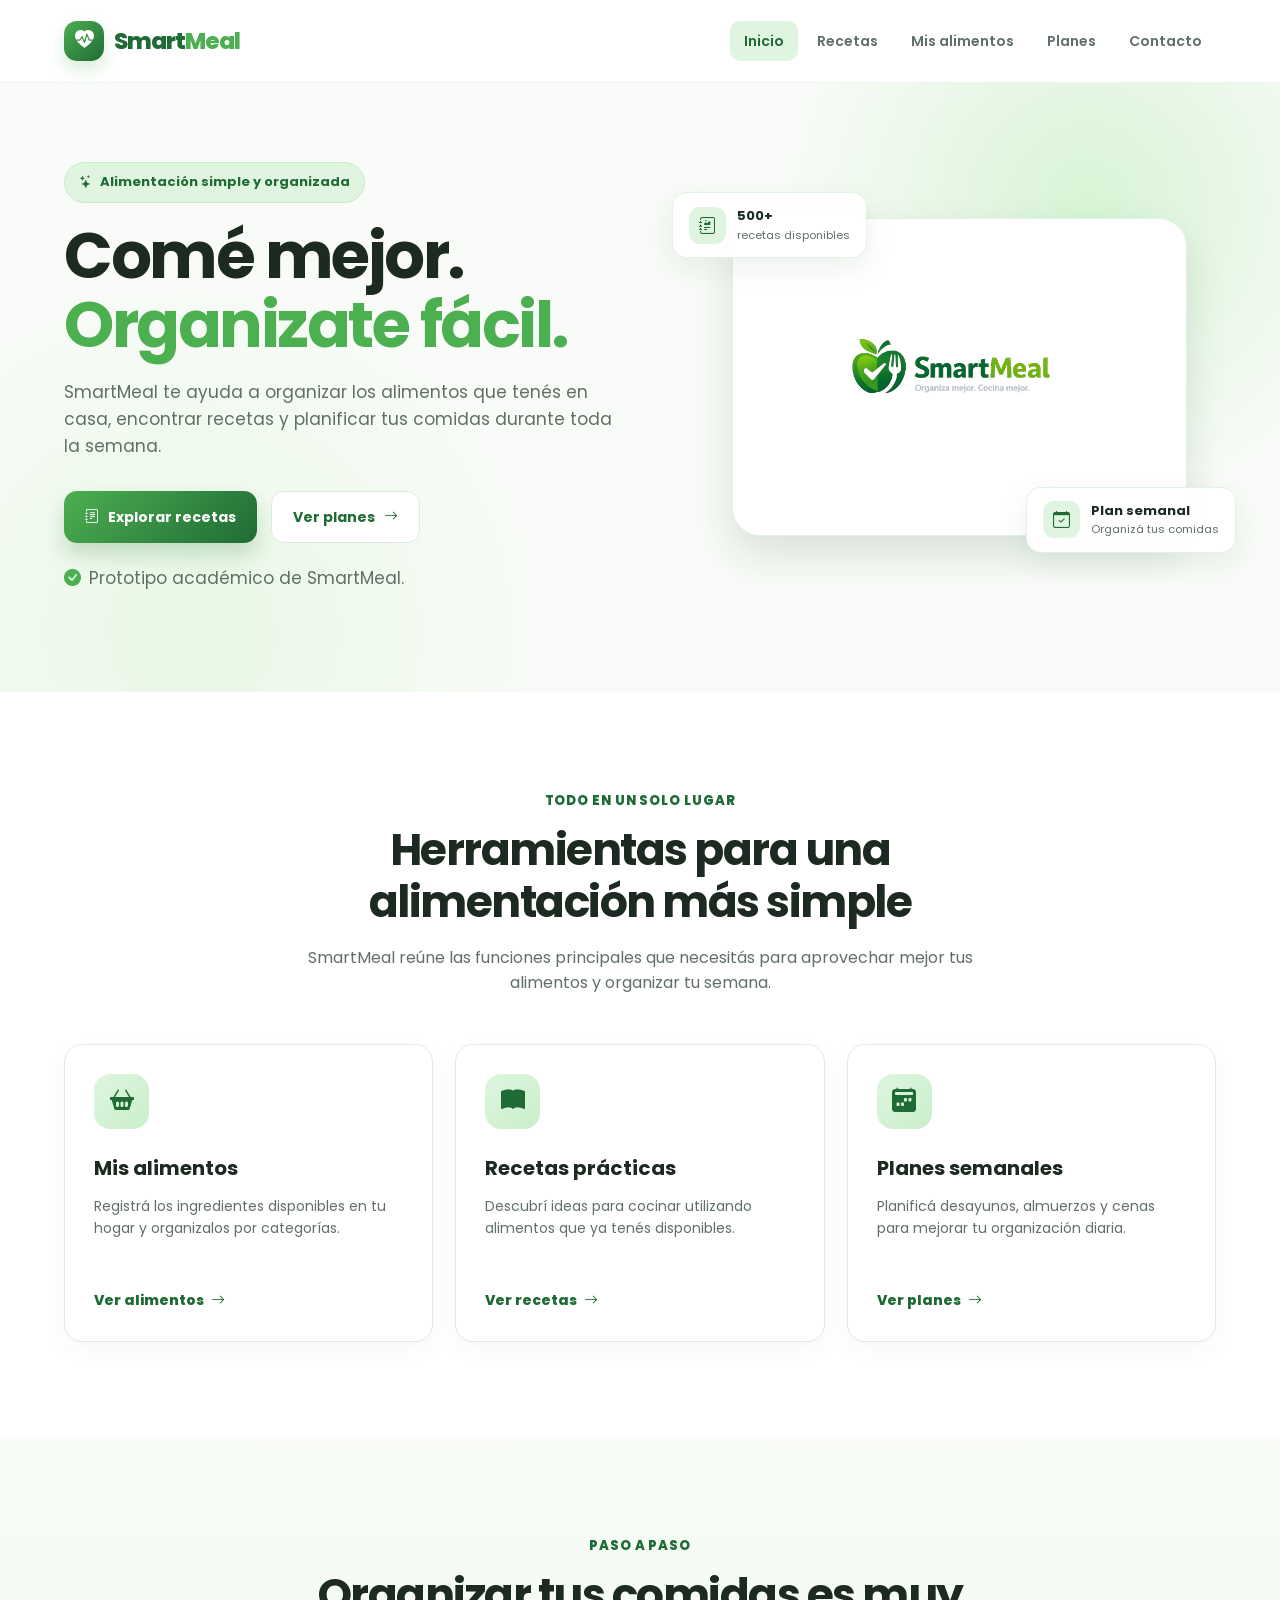
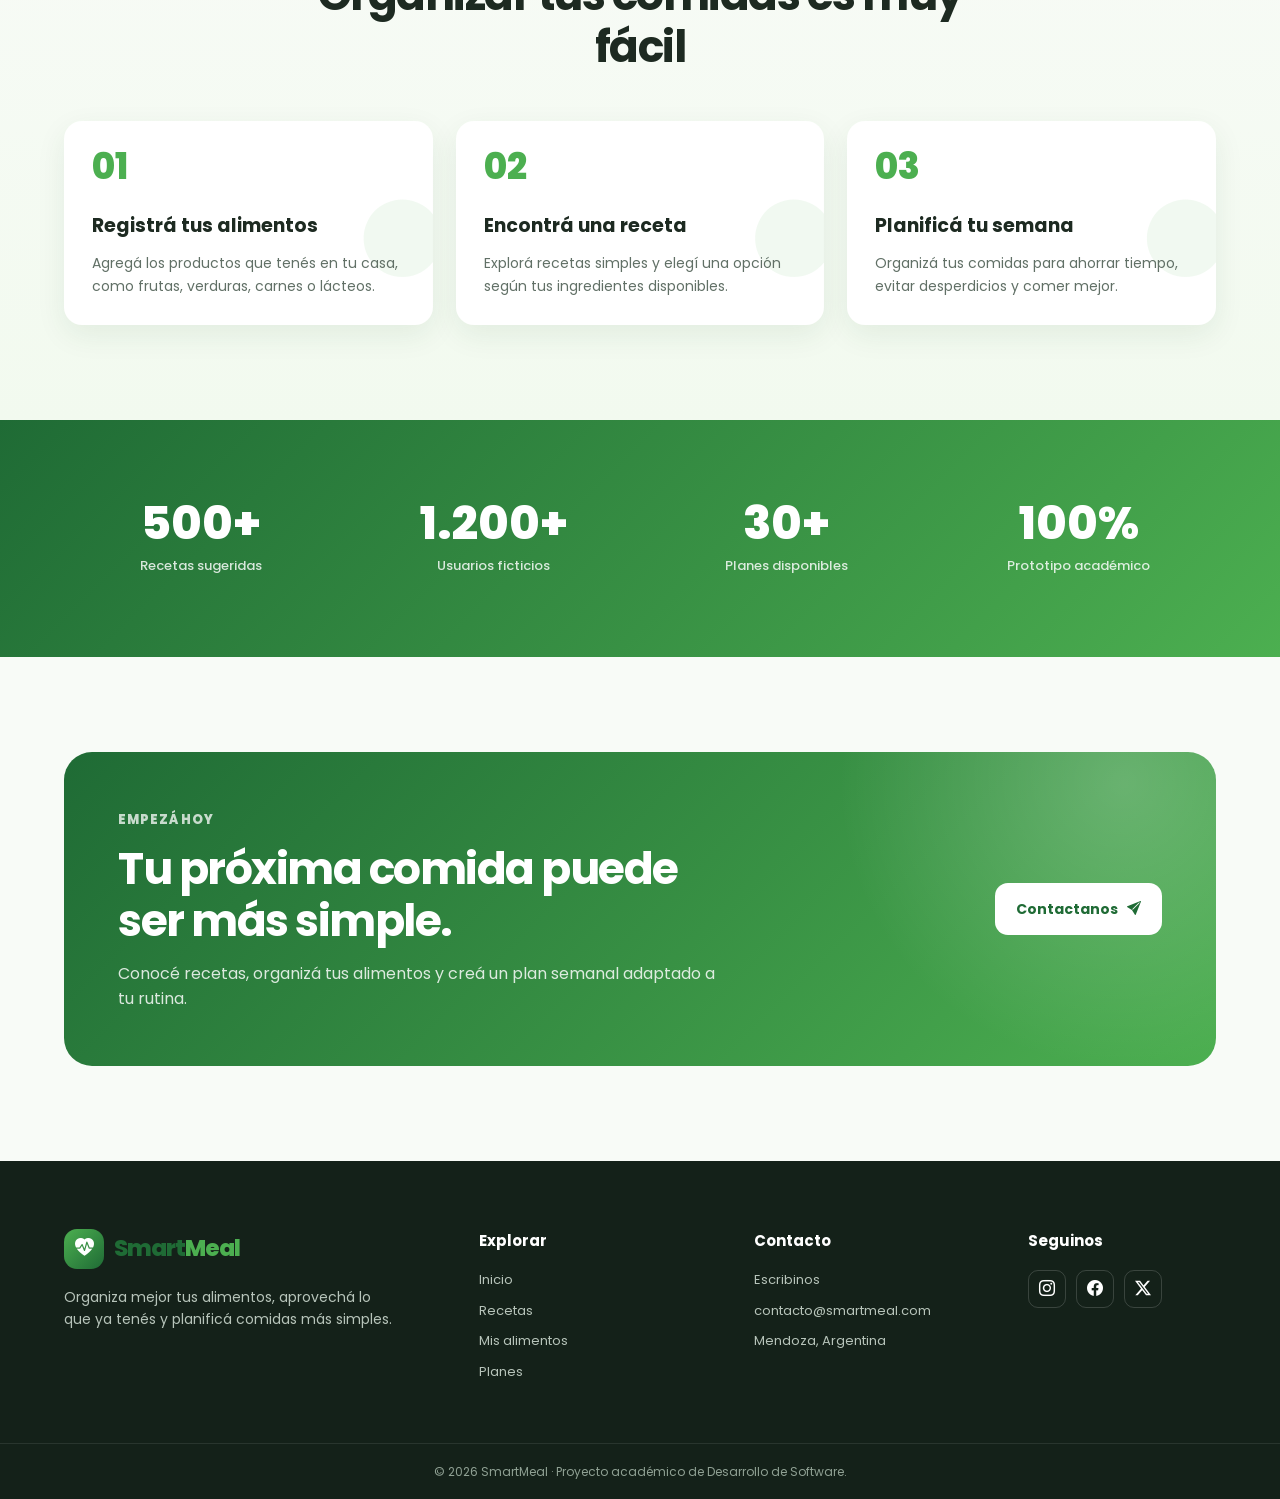
==== index.html @ f691a0be "Initial commit" ====
<!DOCTYPE html>
<html lang="es">

<head>
    <meta charset="UTF-8">
    <meta name="author" content="Laureano Reynoso Ceccarini">
    <meta name="description"
        content="SmartMeal es un prototipo web para organizar alimentos, descubrir recetas y planificar comidas.">
    <meta name="viewport" content="width=device-width, initial-scale=1.0">

    <title>SmartMeal | Alimentación inteligente</title>

    <!-- Tipografía -->
    <link rel="preconnect" href="https://fonts.googleapis.com">
    <link rel="preconnect" href="https://fonts.gstatic.com" crossorigin>

    <link
        href="https://fonts.googleapis.com/css2?family=Poppins:wght@300;400;500;600;700;800&display=swap"
        rel="stylesheet">

    <!-- Íconos -->
    <link rel="stylesheet"
        href="https://cdn.jsdelivr.net/npm/bootstrap-icons@1.11.3/font/bootstrap-icons.min.css">

    <!-- CSS principal -->
    <link rel="stylesheet" href="css/style.css">
</head>

<body>

    <a class="skip-link" href="#contenido-principal">
        Ir al contenido principal
    </a>

    <!-- ================= HEADER ================= -->

    <header class="site-header">

        <div class="contenedor">

            <nav class="navbar" aria-label="Menú principal">

                <a href="index.html" class="marca" aria-label="SmartMeal - Inicio">

                    <span class="marca-icono">
                        <i class="bi bi-heart-pulse-fill"></i>
                    </span>

                    <span class="marca-texto">
                        Smart<span>Meal</span>
                    </span>

                </a>

                <button class="menu-toggle" type="button" aria-label="Abrir menú"
                    aria-controls="menu-principal" aria-expanded="false">

                    <i class="bi bi-list"></i>

                </button>

                <ul class="nav-links" id="menu-principal">

                    <li>
                        <a class="nav-activo" href="index.html">
                            Inicio
                        </a>
                    </li>

                    <li>
                        <a href="pages/recetas.html">
                            Recetas
                        </a>
                    </li>

                    <li>
                        <a href="pages/alimentos.html">
                            Mis alimentos
                        </a>
                    </li>

                    <li>
                        <a href="pages/planes.html">
                            Planes
                        </a>
                    </li>

                    <li>
                        <a href="pages/contacto.html">
                            Contacto
                        </a>
                    </li>

                </ul>

            </nav>

        </div>

    </header>

    <!-- ================= CONTENIDO PRINCIPAL ================= -->

    <main id="contenido-principal">

        <!-- HERO -->

        <section class="hero">

            <div class="contenedor hero-contenido">

                <div class="hero-texto">

                    <span class="etiqueta">
                        <i class="bi bi-stars"></i>
                        Alimentación simple y organizada
                    </span>

                    <h1>
                        Comé mejor.
                        <span>Organizate fácil.</span>
                    </h1>

                    <p>
                        SmartMeal te ayuda a organizar los alimentos que tenés
                        en casa, encontrar recetas y planificar tus comidas
                        durante toda la semana.
                    </p>

                    <div class="hero-botones">

                        <a href="pages/recetas.html" class="boton boton-principal">
                            <i class="bi bi-journal-text"></i>
                            Explorar recetas
                        </a>

                        <a href="pages/planes.html" class="boton boton-secundario">
                            Ver planes
                            <i class="bi bi-arrow-right"></i>
                        </a>

                    </div>

                    <p class="hero-nota">
                        <i class="bi bi-check-circle-fill"></i>
                        Prototipo académico de SmartMeal.
                    </p>

                </div>

                <div class="hero-visual">

                    <div class="logo-panel">

                        <img src="img/logos/smartmeal-logo.png"
                            alt="Logo de SmartMeal con una manzana y un tenedor">

                    </div>

                    <div class="tarjeta-flotante tarjeta-recetas">

                        <i class="bi bi-journal-richtext"></i>

                        <div>
                            <strong>500+</strong>
                            <span>recetas disponibles</span>
                        </div>

                    </div>

                    <div class="tarjeta-flotante tarjeta-plan">

                        <i class="bi bi-calendar-check"></i>

                        <div>
                            <strong>Plan semanal</strong>
                            <span>Organizá tus comidas</span>
                        </div>

                    </div>

                </div>

            </div>

        </section>

        <!-- FUNCIONES -->

        <section class="seccion funciones">

            <div class="contenedor">

                <div class="encabezado-seccion">

                    <span class="subtitulo-seccion">
                        Todo en un solo lugar
                    </span>

                    <h2>
                        Herramientas para una alimentación más simple
                    </h2>

                    <p>
                        SmartMeal reúne las funciones principales que necesitás
                        para aprovechar mejor tus alimentos y organizar tu semana.
                    </p>

                </div>

                <div class="grid-funciones">

                    <article class="card-funcion">

                        <div class="icono-funcion">
                            <i class="bi bi-basket2-fill"></i>
                        </div>

                        <h3>Mis alimentos</h3>

                        <p>
                            Registrá los ingredientes disponibles en tu hogar
                            y organizalos por categorías.
                        </p>

                        <a href="pages/alimentos.html">
                            Ver alimentos
                            <i class="bi bi-arrow-right"></i>
                        </a>

                    </article>

                    <article class="card-funcion">

                        <div class="icono-funcion">
                            <i class="bi bi-book-fill"></i>
                        </div>

                        <h3>Recetas prácticas</h3>

                        <p>
                            Descubrí ideas para cocinar utilizando alimentos
                            que ya tenés disponibles.
                        </p>

                        <a href="pages/recetas.html">
                            Ver recetas
                            <i class="bi bi-arrow-right"></i>
                        </a>

                    </article>

                    <article class="card-funcion">

                        <div class="icono-funcion">
                            <i class="bi bi-calendar2-week-fill"></i>
                        </div>

                        <h3>Planes semanales</h3>

                        <p>
                            Planificá desayunos, almuerzos y cenas para
                            mejorar tu organización diaria.
                        </p>

                        <a href="pages/planes.html">
                            Ver planes
                            <i class="bi bi-arrow-right"></i>
                        </a>

                    </article>

                </div>

            </div>

        </section>

        <!-- CÓMO FUNCIONA -->

        <section class="seccion como-funciona">

            <div class="contenedor">

                <div class="encabezado-seccion">

                    <span class="subtitulo-seccion">
                        Paso a paso
                    </span>

                    <h2>
                        Organizar tus comidas es muy fácil
                    </h2>

                </div>

                <ol class="lista-pasos">

                    <li class="paso">

                        <span class="numero-paso">01</span>

                        <div class="contenido-paso">

                            <h3>Registrá tus alimentos</h3>

                            <p>
                                Agregá los productos que tenés en tu casa,
                                como frutas, verduras, carnes o lácteos.
                            </p>

                        </div>

                    </li>

                    <li class="paso">

                        <span class="numero-paso">02</span>

                        <div class="contenido-paso">

                            <h3>Encontrá una receta</h3>

                            <p>
                                Explorá recetas simples y elegí una opción
                                según tus ingredientes disponibles.
                            </p>

                        </div>

                    </li>

                    <li class="paso">

                        <span class="numero-paso">03</span>

                        <div class="contenido-paso">

                            <h3>Planificá tu semana</h3>

                            <p>
                                Organizá tus comidas para ahorrar tiempo,
                                evitar desperdicios y comer mejor.
                            </p>

                        </div>

                    </li>

                </ol>

            </div>

        </section>

        <!-- ESTADÍSTICAS -->

        <section class="estadisticas">

            <div class="contenedor grid-estadisticas">

                <div class="dato-estadistica">

                    <strong>500+</strong>
                    <span>Recetas sugeridas</span>

                </div>

                <div class="dato-estadistica">

                    <strong>1.200+</strong>
                    <span>Usuarios ficticios</span>

                </div>

                <div class="dato-estadistica">

                    <strong>30+</strong>
                    <span>Planes disponibles</span>

                </div>

                <div class="dato-estadistica">

                    <strong>100%</strong>
                    <span>Prototipo académico</span>

                </div>

            </div>

        </section>

        <!-- CTA FINAL -->

        <section class="seccion">

            <div class="contenedor">

                <div class="cta-final">

                    <div>

                        <span class="subtitulo-seccion">
                            Empezá hoy
                        </span>

                        <h2>
                            Tu próxima comida puede ser más simple.
                        </h2>

                        <p>
                            Conocé recetas, organizá tus alimentos y creá
                            un plan semanal adaptado a tu rutina.
                        </p>

                    </div>

                    <a href="pages/contacto.html" class="boton boton-principal">
                        Contactanos
                        <i class="bi bi-send-fill"></i>
                    </a>

                </div>

            </div>

        </section>

    </main>

    <!-- ================= FOOTER ================= -->

    <footer class="site-footer">

        <div class="contenedor footer-grid">

            <div class="footer-marca">

                <a href="index.html" class="marca">

                    <span class="marca-icono">
                        <i class="bi bi-heart-pulse-fill"></i>
                    </span>

                    <span class="marca-texto">
                        Smart<span>Meal</span>
                    </span>

                </a>

                <p>
                    Organiza mejor tus alimentos, aprovechá lo que ya tenés
                    y planificá comidas más simples.
                </p>

            </div>

            <div class="footer-columna">

                <h3>Explorar</h3>

                <ul>
                    <li><a href="index.html">Inicio</a></li>
                    <li><a href="pages/recetas.html">Recetas</a></li>
                    <li><a href="pages/alimentos.html">Mis alimentos</a></li>
                    <li><a href="pages/planes.html">Planes</a></li>
                </ul>

            </div>

            <div class="footer-columna">

                <h3>Contacto</h3>

                <ul>
                    <li>
                        <a href="pages/contacto.html">Escribinos</a>
                    </li>

                    <li>
                        <a href="mailto:contacto@smartmeal.com">
                            contacto@smartmeal.com
                        </a>
                    </li>

                    <li>
                        Mendoza, Argentina
                    </li>
                </ul>

            </div>

            <div class="footer-columna">

                <h3>Seguinos</h3>

                <div class="redes-sociales">

                    <a href="#" aria-label="Instagram">
                        <i class="bi bi-instagram"></i>
                    </a>

                    <a href="#" aria-label="Facebook">
                        <i class="bi bi-facebook"></i>
                    </a>

                    <a href="#" aria-label="Twitter">
                        <i class="bi bi-twitter-x"></i>
                    </a>

                </div>

            </div>

        </div>

        <div class="footer-inferior">

            <p>
                © 2026 SmartMeal · Proyecto académico de Desarrollo de Software.
            </p>

        </div>

    </footer>

    <!-- JavaScript -->
    <script src="js/script.js"></script>

</body>

</html>
---- css/style.css ----
/* ==========================================================
   SMARTMEAL - HOJA DE ESTILOS PRINCIPAL
   Autor: Laureano Reynoso Ceccarini
========================================================== */

/* =========================
   VARIABLES GENERALES
========================= */

:root {
    --verde-principal: #4caf50;
    --verde-oscuro: #1f6b35;
    --verde-medio: #319844;
    --verde-claro: #dff5df;
    --verde-fondo: #f2faef;

    --blanco: #ffffff;
    --fondo: #f8fbf7;
    --texto: #1d2a21;
    --texto-suave: #617066;
    --borde: #dfe9df;

    --sombra-suave: 0 10px 30px rgba(28, 77, 38, 0.08);
    --sombra-media: 0 18px 40px rgba(28, 77, 38, 0.14);

    --radio-grande: 28px;
    --radio-medio: 18px;
    --radio-chico: 12px;

    --transicion: 0.3s ease;
}

/* =========================
   RESET Y ESTILOS BASE
========================= */

* {
    margin: 0;
    padding: 0;
    box-sizing: border-box;
}

html {
    scroll-behavior: smooth;
}

body {
    background: var(--fondo);
    color: var(--texto);
    font-family: "Poppins", sans-serif;
    line-height: 1.6;
}

img {
    display: block;
    max-width: 100%;
}

a {
    color: inherit;
}

button,
input,
select,
textarea {
    font: inherit;
}

/* Contenedor reutilizable */

.contenedor {
    width: min(90%, 1200px);
    margin: 0 auto;
}

/* Accesibilidad */

.skip-link {
    position: absolute;
    top: -100px;
    left: 20px;
    z-index: 5000;
    background: var(--verde-oscuro);
    color: var(--blanco);
    padding: 12px 18px;
    border-radius: 8px;
    text-decoration: none;
}

.skip-link:focus {
    top: 20px;
}

/* =========================
   HEADER Y NAVEGACIÓN
========================= */

.site-header {
    position: sticky;
    top: 0;
    z-index: 1000;
    background: rgba(255, 255, 255, 0.92);
    border-bottom: 1px solid rgba(31, 107, 53, 0.08);
    backdrop-filter: blur(12px);
}

.navbar {
    position: relative;
    min-height: 82px;
    display: flex;
    align-items: center;
    justify-content: space-between;
    gap: 25px;
}

/* Marca SmartMeal */

.marca {
    display: inline-flex;
    align-items: center;
    gap: 10px;
    text-decoration: none;
}

.marca-icono {
    width: 40px;
    height: 40px;
    display: grid;
    place-items: center;
    background: linear-gradient(
        135deg,
        var(--verde-principal),
        var(--verde-oscuro)
    );
    color: var(--blanco);
    border-radius: 13px;
    font-size: 19px;
    box-shadow: 0 8px 16px rgba(76, 175, 80, 0.22);
}

.marca-texto {
    color: var(--verde-oscuro);
    font-size: 23px;
    font-weight: 800;
    letter-spacing: -1px;
}

.marca-texto span {
    color: var(--verde-principal);
}

/* Enlaces del menú */

.nav-links {
    display: flex;
    align-items: center;
    gap: 5px;
    list-style: none;
}

.nav-links a {
    display: inline-block;
    padding: 9px 14px;
    border-radius: 10px;
    color: var(--texto-suave);
    font-size: 14px;
    font-weight: 600;
    text-decoration: none;
    transition: var(--transicion);
}

.nav-links a:hover,
.nav-links a:focus {
    background: var(--verde-claro);
    color: var(--verde-oscuro);
}

.nav-links .nav-activo {
    background: var(--verde-claro);
    color: var(--verde-oscuro);
}

/* Botón hamburguesa */

.menu-toggle {
    display: none;
    width: 44px;
    height: 44px;
    border: 1px solid var(--borde);
    border-radius: 12px;
    background: var(--blanco);
    color: var(--verde-oscuro);
    cursor: pointer;
    font-size: 23px;
    transition: var(--transicion);
}

.menu-toggle:hover {
    background: var(--verde-claro);
}

/* =========================
   HERO
========================= */

.hero {
    position: relative;
    overflow: hidden;
    padding: 74px 0 95px;
    background:
        radial-gradient(circle at 85% 20%, #d8f4d6 0%, transparent 25%),
        radial-gradient(circle at 15% 90%, #e8f8e5 0%, transparent 28%);
}

.hero-contenido {
    display: grid;
    grid-template-columns: 1.05fr 0.95fr;
    align-items: center;
    gap: 70px;
}

.hero-texto {
    animation: aparecer-arriba 0.8s ease both;
}

.etiqueta {
    display: inline-flex;
    align-items: center;
    gap: 8px;
    padding: 9px 14px;
    border: 1px solid #c9e9c8;
    border-radius: 999px;
    background: var(--verde-claro);
    color: var(--verde-oscuro);
    font-size: 13px;
    font-weight: 700;
}

.hero h1 {
    max-width: 670px;
    margin: 18px 0 20px;
    color: var(--texto);
    font-size: clamp(42px, 5vw, 68px);
    line-height: 1.08;
    letter-spacing: -2.5px;
}

.hero h1 span {
    color: var(--verde-principal);
}

.hero-texto > p {
    max-width: 620px;
    color: var(--texto-suave);
    font-size: 17px;
}

.hero-botones {
    display: flex;
    flex-wrap: wrap;
    gap: 14px;
    margin-top: 30px;
}

/* Botones reutilizables */

.boton {
    display: inline-flex;
    align-items: center;
    justify-content: center;
    gap: 9px;
    min-height: 52px;
    padding: 14px 21px;
    border-radius: 13px;
    font-size: 14px;
    font-weight: 700;
    text-decoration: none;
    transition: var(--transicion);
}

.boton-principal {
    background: linear-gradient(
        135deg,
        var(--verde-principal),
        var(--verde-oscuro)
    );
    color: var(--blanco);
    box-shadow: 0 12px 20px rgba(46, 125, 50, 0.22);
}

.boton-principal:hover {
    transform: translateY(-4px);
    box-shadow: 0 17px 25px rgba(46, 125, 50, 0.3);
}

.boton-secundario {
    border: 1px solid var(--borde);
    background: var(--blanco);
    color: var(--verde-oscuro);
}

.boton-secundario:hover {
    border-color: var(--verde-principal);
    background: var(--verde-claro);
    transform: translateY(-4px);
}

.hero-nota {
    display: flex;
    align-items: center;
    gap: 8px;
    margin-top: 22px;
    color: var(--texto-suave);
    font-size: 13px;
}

.hero-nota i {
    color: var(--verde-principal);
}

/* Visual del hero */

.hero-visual {
    position: relative;
    min-height: 440px;
    display: flex;
    align-items: center;
    justify-content: center;
    animation: aparecer-arriba 1s ease both;
}

.logo-panel {
    width: min(100%, 455px);
    padding: 20px;
    overflow: hidden;
    border: 1px solid rgba(76, 175, 80, 0.15);
    border-radius: var(--radio-grande);
    background: var(--blanco);
    box-shadow: var(--sombra-media);
}

.logo-panel img {
    width: 100%;
    border-radius: 18px;
    animation: flotar 4s ease-in-out infinite;
}

/* Tarjetas flotantes */

.tarjeta-flotante {
    position: absolute;
    display: flex;
    align-items: center;
    gap: 11px;
    padding: 13px 16px;
    border: 1px solid rgba(76, 175, 80, 0.16);
    border-radius: 15px;
    background: rgba(255, 255, 255, 0.94);
    box-shadow: var(--sombra-suave);
    backdrop-filter: blur(7px);
}

.tarjeta-flotante i {
    width: 37px;
    height: 37px;
    display: grid;
    place-items: center;
    border-radius: 11px;
    background: var(--verde-claro);
    color: var(--verde-oscuro);
    font-size: 17px;
}

.tarjeta-flotante strong,
.tarjeta-flotante span {
    display: block;
}

.tarjeta-flotante strong {
    color: var(--texto);
    font-size: 13px;
}

.tarjeta-flotante span {
    color: var(--texto-suave);
    font-size: 11px;
}

.tarjeta-recetas {
    top: 35px;
    left: -30px;
    animation: flotar 4.5s ease-in-out infinite;
}

.tarjeta-plan {
    right: -20px;
    bottom: 44px;
    animation: flotar 5s ease-in-out infinite reverse;
}

/* =========================
   SECCIONES GENERALES
========================= */

.seccion {
    padding: 95px 0;
}

.encabezado-seccion {
    max-width: 720px;
    margin: 0 auto 48px;
    text-align: center;
}

.subtitulo-seccion {
    display: inline-block;
    margin-bottom: 12px;
    color: var(--verde-oscuro);
    font-size: 13px;
    font-weight: 800;
    letter-spacing: 0.9px;
    text-transform: uppercase;
}

.encabezado-seccion h2,
.cta-final h2 {
    color: var(--texto);
    font-size: clamp(30px, 3.5vw, 44px);
    line-height: 1.18;
    letter-spacing: -1.5px;
}

.encabezado-seccion p {
    margin-top: 17px;
    color: var(--texto-suave);
    font-size: 16px;
}

/* =========================
   FUNCIONES
========================= */

.funciones {
    background: var(--blanco);
}

.grid-funciones {
    display: grid;
    grid-template-columns: repeat(3, 1fr);
    gap: 22px;
}

.card-funcion {
    min-height: 292px;
    padding: 29px;
    border: 1px solid var(--borde);
    border-radius: var(--radio-medio);
    background: var(--blanco);
    box-shadow: 0 8px 22px rgba(28, 77, 38, 0.04);
    transition: var(--transicion);
}

.card-funcion:hover {
    border-color: #b9e4ba;
    transform: translateY(-8px);
    box-shadow: var(--sombra-media);
}

.icono-funcion {
    width: 55px;
    height: 55px;
    display: grid;
    place-items: center;
    margin-bottom: 23px;
    border-radius: 16px;
    background: linear-gradient(
        135deg,
        var(--verde-claro),
        #c9efcb
    );
    color: var(--verde-oscuro);
    font-size: 24px;
}

.card-funcion h3 {
    margin-bottom: 11px;
    color: var(--texto);
    font-size: 20px;
}

.card-funcion p {
    min-height: 76px;
    color: var(--texto-suave);
    font-size: 14px;
}

.card-funcion a {
    display: inline-flex;
    align-items: center;
    gap: 7px;
    margin-top: 18px;
    color: var(--verde-oscuro);
    font-size: 14px;
    font-weight: 800;
    text-decoration: none;
    transition: var(--transicion);
}

.card-funcion a:hover {
    gap: 12px;
    color: var(--verde-principal);
}

/* =========================
   CÓMO FUNCIONA
========================= */

.como-funciona {
    background: linear-gradient(
        180deg,
        var(--fondo),
        var(--verde-fondo)
    );
}

.lista-pasos {
    display: grid;
    grid-template-columns: repeat(3, 1fr);
    gap: 23px;
    list-style: none;
}

.paso {
    position: relative;
    padding: 28px;
    overflow: hidden;
    border-radius: var(--radio-medio);
    background: var(--blanco);
    box-shadow: var(--sombra-suave);
}

.paso::after {
    position: absolute;
    right: -24px;
    bottom: -45px;
    color: rgba(76, 175, 80, 0.08);
    content: "●";
    font-size: 180px;
}

.numero-paso {
    display: inline-block;
    margin-bottom: 26px;
    color: var(--verde-principal);
    font-size: 36px;
    font-weight: 800;
    line-height: 1;
}

.contenido-paso {
    position: relative;
    z-index: 1;
}

.contenido-paso h3 {
    margin-bottom: 11px;
    color: var(--texto);
    font-size: 19px;
}

.contenido-paso p {
    color: var(--texto-suave);
    font-size: 14px;
}

/* =========================
   ESTADÍSTICAS
========================= */

.estadisticas {
    padding: 65px 0;
    background: linear-gradient(
        135deg,
        var(--verde-oscuro),
        var(--verde-principal)
    );
}

.grid-estadisticas {
    display: grid;
    grid-template-columns: repeat(4, 1fr);
    gap: 18px;
}

.dato-estadistica {
    padding: 15px;
    text-align: center;
    color: var(--blanco);
}

.dato-estadistica strong,
.dato-estadistica span {
    display: block;
}

.dato-estadistica strong {
    font-size: clamp(32px, 4vw, 46px);
    font-weight: 800;
    line-height: 1;
}

.dato-estadistica span {
    margin-top: 10px;
    color: rgba(255, 255, 255, 0.82);
    font-size: 13px;
    font-weight: 500;
}

/* =========================
   CTA FINAL
========================= */

.cta-final {
    display: flex;
    align-items: center;
    justify-content: space-between;
    gap: 35px;
    padding: 54px;
    overflow: hidden;
    border-radius: var(--radio-grande);
    background:
        radial-gradient(circle at 92% 10%, rgba(255, 255, 255, 0.21), transparent 26%),
        linear-gradient(135deg, var(--verde-oscuro), var(--verde-principal));
    color: var(--blanco);
}

.cta-final .subtitulo-seccion {
    color: rgba(255, 255, 255, 0.75);
}

.cta-final h2 {
    max-width: 600px;
    color: var(--blanco);
}

.cta-final p {
    max-width: 600px;
    margin-top: 14px;
    color: rgba(255, 255, 255, 0.83);
}

.cta-final .boton-principal {
    flex-shrink: 0;
    background: var(--blanco);
    color: var(--verde-oscuro);
    box-shadow: none;
}

.cta-final .boton-principal:hover {
    background: var(--verde-claro);
}

/* =========================
   FOOTER
========================= */

.site-footer {
    padding-top: 68px;
    background: #142119;
    color: var(--blanco);
}

.footer-grid {
    display: grid;
    grid-template-columns: 1.6fr 1fr 1fr 0.8fr;
    gap: 40px;
    padding-bottom: 50px;
}

.site-footer .marca-icono {
    box-shadow: none;
}

.footer-marca p {
    max-width: 330px;
    margin-top: 17px;
    color: #b7c4ba;
    font-size: 14px;
}

.footer-columna h3 {
    margin-bottom: 17px;
    color: var(--blanco);
    font-size: 15px;
}

.footer-columna ul {
    list-style: none;
}

.footer-columna li {
    margin-bottom: 10px;
    color: #b7c4ba;
    font-size: 13px;
}

.footer-columna a {
    color: #b7c4ba;
    text-decoration: none;
    transition: var(--transicion);
}

.footer-columna a:hover {
    color: #91df97;
}

.redes-sociales {
    display: flex;
    gap: 10px;
}

.redes-sociales a {
    width: 38px;
    height: 38px;
    display: grid;
    place-items: center;
    border: 1px solid rgba(255, 255, 255, 0.16);
    border-radius: 10px;
    color: var(--blanco);
    font-size: 16px;
}

.redes-sociales a:hover {
    border-color: var(--verde-principal);
    background: var(--verde-principal);
    color: var(--blanco);
}

.footer-inferior {
    padding: 18px;
    border-top: 1px solid rgba(255, 255, 255, 0.09);
    color: #8fa093;
    text-align: center;
    font-size: 12px;
}

/* =========================
   ANIMACIONES
========================= */

@keyframes aparecer-arriba {
    from {
        opacity: 0;
        transform: translateY(24px);
    }

    to {
        opacity: 1;
        transform: translateY(0);
    }
}

@keyframes flotar {
    0%,
    100% {
        transform: translateY(0);
    }

    50% {
        transform: translateY(-12px);
    }
}

/* =========================
   RESPONSIVE - TABLET
========================= */

@media (max-width: 1020px) {
    .hero-contenido {
        gap: 38px;
    }

    .hero-visual {
        min-height: 360px;
    }

    .tarjeta-recetas {
        left: -10px;
    }

    .tarjeta-plan {
        right: -8px;
    }

    .grid-funciones,
    .lista-pasos {
        grid-template-columns: 1fr;
        max-width: 620px;
        margin: 0 auto;
    }

    .card-funcion {
        min-height: auto;
    }

    .card-funcion p {
        min-height: auto;
    }

    .footer-grid {
        grid-template-columns: repeat(2, 1fr);
    }

    .grid-estadisticas {
        grid-template-columns: repeat(2, 1fr);
    }
}

/* =========================
   RESPONSIVE - CELULAR
========================= */

@media (max-width: 760px) {
    .navbar {
        min-height: 72px;
    }

    .menu-toggle {
        display: grid;
        place-items: center;
    }

    .nav-links {
        position: absolute;
        top: calc(100% + 10px);
        right: 0;
        left: 0;
        display: none;
        flex-direction: column;
        align-items: stretch;
        gap: 4px;
        padding: 12px;
        border: 1px solid var(--borde);
        border-radius: 16px;
        background: var(--blanco);
        box-shadow: var(--sombra-media);
    }

    .nav-links.abierto {
        display: flex;
    }

    .nav-links a {
        width: 100%;
        padding: 12px;
    }

    .hero {
        padding: 58px 0 70px;
    }

    .hero-contenido {
        grid-template-columns: 1fr;
        text-align: center;
    }

    .hero-texto > p {
        margin-right: auto;
        margin-left: auto;
    }

    .hero-botones {
        justify-content: center;
    }

    .hero-nota {
        justify-content: center;
    }

    .hero-visual {
        min-height: auto;
        padding: 10px 10px 45px;
    }

    .logo-panel {
        max-width: 410px;
    }

    .tarjeta-recetas {
        top: 0;
        left: 0;
    }

    .tarjeta-plan {
        right: 0;
        bottom: 0;
    }

    .seccion {
        padding: 70px 0;
    }

    .cta-final {
        flex-direction: column;
        align-items: flex-start;
        padding: 35px 28px;
    }
}

@media (max-width: 520px) {
    .contenedor {
        width: min(92%, 1200px);
    }

    .marca-texto {
        font-size: 20px;
    }

    .marca-icono {
        width: 36px;
        height: 36px;
        border-radius: 11px;
        font-size: 16px;
    }

    .hero h1 {
        font-size: 41px;
        letter-spacing: -1.8px;
    }

    .hero-texto > p {
        font-size: 15px;
    }

    .boton {
        width: 100%;
    }

    .tarjeta-flotante {
        padding: 10px 11px;
    }

    .tarjeta-flotante i {
        width: 32px;
        height: 32px;
        font-size: 14px;
    }

    .tarjeta-flotante strong {
        font-size: 11px;
    }

    .tarjeta-flotante span {
        font-size: 9px;
    }

    .encabezado-seccion {
        margin-bottom: 35px;
    }

    .cta-final {
        padding: 30px 22px;
    }

    .footer-grid {
        grid-template-columns: 1fr;
        gap: 30px;
    }

    .grid-estadisticas {
        grid-template-columns: 1fr 1fr;
        gap: 8px;
    }
}

/* Reduce las animaciones si el usuario lo configuró en su dispositivo */

@media (prefers-reduced-motion: reduce) {
    *,
    *::before,
    *::after {
        scroll-behavior: auto !important;
        animation-duration: 0.01ms !important;
        animation-iteration-count: 1 !important;
        transition-duration: 0.01ms !important;
    }
}


/* ==========================================================
   PÁGINA RECETAS
========================================================== */

/* =========================
   ENCABEZADO DE PÁGINA
========================= */

.encabezado-pagina {
    padding: 65px 0 75px;
    background:
        radial-gradient(circle at 85% 20%, #d8f4d6 0%, transparent 24%),
        linear-gradient(180deg, #f8fbf7, #eef9ee);
}

.encabezado-pagina .contenedor {
    max-width: 900px;
}

.migas-pan {
    display: flex;
    align-items: center;
    gap: 9px;
    margin-bottom: 28px;
    color: var(--texto-suave);
    font-size: 13px;
}

.migas-pan a {
    color: var(--verde-oscuro);
    font-weight: 700;
    text-decoration: none;
    transition: var(--transicion);
}

.migas-pan a:hover {
    color: var(--verde-principal);
    text-decoration: underline;
}

.migas-pan i {
    color: #9aa89e;
    font-size: 10px;
}

.encabezado-pagina h1 {
    max-width: 780px;
    margin: 18px 0;
    color: var(--texto);
    font-size: clamp(36px, 5vw, 58px);
    line-height: 1.12;
    letter-spacing: -2px;
}

.encabezado-pagina p {
    max-width: 650px;
    color: var(--texto-suave);
    font-size: 16px;
}

/* =========================
   ESTRUCTURA DE RECETAS
========================= */

.explorador-recetas {
    background: var(--blanco);
}

.layout-recetas {
    display: grid;
    grid-template-columns: 270px 1fr;
    align-items: start;
    gap: 35px;
}

/* =========================
   PANEL DE FILTROS
========================= */

.panel-filtros {
    position: sticky;
    top: 105px;
    padding: 24px;
    border: 1px solid var(--borde);
    border-radius: var(--radio-medio);
    background: var(--fondo);
}

.titulo-filtros {
    display: flex;
    align-items: center;
    gap: 10px;
    margin-bottom: 24px;
}

.titulo-filtros i {
    color: var(--verde-principal);
    font-size: 20px;
}

.titulo-filtros h2 {
    color: var(--texto);
    font-size: 18px;
}

.campo-filtro {
    margin-bottom: 20px;
}

.campo-filtro label {
    display: block;
    margin-bottom: 8px;
    color: var(--texto);
    font-size: 13px;
    font-weight: 700;
}

.input-icono {
    position: relative;
}

.input-icono i {
    position: absolute;
    top: 50%;
    left: 13px;
    color: var(--texto-suave);
    font-size: 15px;
    pointer-events: none;
    transform: translateY(-50%);
}

.campo-filtro input,
.campo-filtro select {
    width: 100%;
    min-height: 45px;
    border: 1px solid var(--borde);
    border-radius: 11px;
    outline: none;
    background: var(--blanco);
    color: var(--texto);
    font-size: 13px;
    transition: var(--transicion);
}

.campo-filtro input {
    padding: 0 12px 0 38px;
}

.campo-filtro select {
    padding: 0 12px;
    cursor: pointer;
}

.campo-filtro input:hover,
.campo-filtro select:hover {
    border-color: var(--verde-principal);
}

.campo-filtro input:focus,
.campo-filtro select:focus {
    border-color: var(--verde-principal);
    box-shadow: 0 0 0 4px rgba(76, 175, 80, 0.14);
}

.check-filtro {
    display: flex;
    align-items: flex-start;
    gap: 9px;
    margin: 5px 0 20px;
    color: var(--texto-suave);
    font-size: 13px;
    cursor: pointer;
}

.check-filtro input {
    width: 16px;
    height: 16px;
    margin-top: 2px;
    accent-color: var(--verde-principal);
    cursor: pointer;
}

.boton-limpiar {
    display: inline-flex;
    align-items: center;
    gap: 8px;
    border: none;
    background: transparent;
    color: var(--verde-oscuro);
    font-size: 13px;
    font-weight: 700;
    cursor: pointer;
    transition: var(--transicion);
}

.boton-limpiar:hover {
    color: var(--verde-principal);
    transform: translateX(3px);
}

/* =========================
   CONTENIDO Y TARJETAS
========================= */

.cabecera-recetas {
    display: flex;
    align-items: end;
    justify-content: space-between;
    gap: 20px;
    margin-bottom: 25px;
}

.cabecera-recetas .subtitulo-seccion {
    margin-bottom: 4px;
}

.cabecera-recetas h2 {
    color: var(--texto);
    font-size: clamp(25px, 3vw, 34px);
    letter-spacing: -1px;
}

.cabecera-recetas > p {
    color: var(--texto-suave);
    font-size: 13px;
    white-space: nowrap;
}

.grid-recetas {
    display: grid;
    grid-template-columns: repeat(2, 1fr);
    gap: 22px;
}

.card-receta {
    overflow: hidden;
    border: 1px solid var(--borde);
    border-radius: var(--radio-medio);
    background: var(--blanco);
    box-shadow: 0 8px 24px rgba(28, 77, 38, 0.05);
    transition: var(--transicion);
}

.card-receta:hover {
    border-color: #b9e4ba;
    box-shadow: var(--sombra-media);
    transform: translateY(-7px);
}

/* Cabecera visual de las recetas */

.receta-imagen {
    position: relative;
    min-height: 145px;
    display: flex;
    align-items: center;
    justify-content: center;
    overflow: hidden;
}

.receta-imagen::before,
.receta-imagen::after {
    position: absolute;
    border-radius: 50%;
    content: "";
}

.receta-imagen::before {
    width: 180px;
    height: 180px;
    right: -45px;
    bottom: -95px;
    background: rgba(255, 255, 255, 0.2);
}

.receta-imagen::after {
    width: 125px;
    height: 125px;
    top: -62px;
    left: -28px;
    background: rgba(255, 255, 255, 0.16);
}

.receta-imagen > i {
    position: relative;
    z-index: 1;
    color: rgba(255, 255, 255, 0.95);
    font-size: 58px;
    text-shadow: 0 8px 14px rgba(0, 0, 0, 0.12);
}

.receta-imagen > span {
    position: absolute;
    z-index: 2;
    top: 14px;
    right: 14px;
    padding: 5px 10px;
    border-radius: 999px;
    background: rgba(255, 255, 255, 0.9);
    color: var(--verde-oscuro);
    font-size: 11px;
    font-weight: 800;
}

/* Fondos diferentes para cada tarjeta */

.receta-imagen-ensalada {
    background: linear-gradient(135deg, #5dc264, #1f7b3a);
}

.receta-imagen-pasta {
    background: linear-gradient(135deg, #ef9f43, #dd6a2d);
}

.receta-imagen-tostadas {
    background: linear-gradient(135deg, #e4a843, #ba7425);
}

.receta-imagen-wok {
    background: linear-gradient(135deg, #6f9d42, #3d6e2e);
}

.receta-imagen-yogur {
    background: linear-gradient(135deg, #cf72a3, #a3487c);
}

.receta-imagen-tortilla {
    background: linear-gradient(135deg, #d5a043, #a96e1e);
}

/* Cuerpo de cada receta */

.receta-cuerpo {
    padding: 22px;
}

.receta-categoria {
    display: flex;
    align-items: center;
    justify-content: space-between;
    gap: 12px;
    margin-bottom: 11px;
    color: var(--texto-suave);
    font-size: 11px;
    font-weight: 700;
    text-transform: uppercase;
}

.nivel-facil,
.nivel-medio {
    padding: 4px 8px;
    border-radius: 999px;
    text-transform: none;
}

.nivel-facil {
    background: #e0f4e1;
    color: #287132;
}

.nivel-medio {
    background: #fff0d8;
    color: #9b5c13;
}

.receta-cuerpo h3 {
    min-height: 55px;
    margin-bottom: 9px;
    color: var(--texto);
    font-size: 19px;
    line-height: 1.35;
}

.receta-cuerpo > p {
    min-height: 66px;
    color: var(--texto-suave);
    font-size: 13px;
}

.metadatos-receta {
    display: flex;
    flex-wrap: wrap;
    gap: 13px;
    margin: 17px 0;
    list-style: none;
    color: var(--texto-suave);
    font-size: 12px;
}

.metadatos-receta li {
    display: inline-flex;
    align-items: center;
    gap: 5px;
}

.metadatos-receta i {
    color: var(--verde-principal);
    font-size: 14px;
}

/* Ingredientes desplegables */

.ingredientes-receta {
    padding-top: 13px;
    border-top: 1px solid var(--borde);
}

.ingredientes-receta summary {
    color: var(--verde-oscuro);
    font-size: 13px;
    font-weight: 800;
    cursor: pointer;
    transition: var(--transicion);
}

.ingredientes-receta summary:hover {
    color: var(--verde-principal);
}

.ingredientes-receta ul {
    margin: 12px 0 0 18px;
    color: var(--texto-suave);
    font-size: 12px;
    line-height: 1.8;
}

.enlace-receta {
    display: inline-flex;
    align-items: center;
    gap: 7px;
    margin-top: 18px;
    color: var(--verde-oscuro);
    font-size: 13px;
    font-weight: 800;
    text-decoration: none;
    transition: var(--transicion);
}

.enlace-receta:hover {
    gap: 12px;
    color: var(--verde-principal);
}

/* =========================
   RESPONSIVE: RECETAS
========================= */

@media (max-width: 960px) {
    .layout-recetas {
        grid-template-columns: 1fr;
    }

    .panel-filtros {
        position: static;
    }

    .panel-filtros form {
        display: grid;
        grid-template-columns: repeat(2, 1fr);
        gap: 0 18px;
    }

    .check-filtro,
    .boton-limpiar {
        grid-column: 1 / -1;
    }
}

@media (max-width: 680px) {
    .encabezado-pagina {
        padding: 50px 0 58px;
    }

    .grid-recetas {
        grid-template-columns: 1fr;
    }

    .cabecera-recetas {
        align-items: flex-start;
        flex-direction: column;
    }

    .panel-filtros form {
        display: block;
    }

    .card-receta:hover {
        transform: none;
    }
}

@media (max-width: 430px) {
    .receta-cuerpo {
        padding: 19px;
    }

    .receta-cuerpo h3,
    .receta-cuerpo > p {
        min-height: auto;
    }
}
/* ==========================================================
   PÁGINA RECETAS
========================================================== */

/* =========================
   ENCABEZADO DE PÁGINA
========================= */

.encabezado-pagina {
    padding: 65px 0 75px;
    background:
        radial-gradient(circle at 85% 20%, #d8f4d6 0%, transparent 24%),
        linear-gradient(180deg, #f8fbf7, #eef9ee);
}

.encabezado-pagina .contenedor {
    max-width: 900px;
}

.migas-pan {
    display: flex;
    align-items: center;
    gap: 9px;
    margin-bottom: 28px;
    color: var(--texto-suave);
    font-size: 13px;
}

.migas-pan a {
    color: var(--verde-oscuro);
    font-weight: 700;
    text-decoration: none;
    transition: var(--transicion);
}

.migas-pan a:hover {
    color: var(--verde-principal);
    text-decoration: underline;
}

.migas-pan i {
    color: #9aa89e;
    font-size: 10px;
}

.encabezado-pagina h1 {
    max-width: 780px;
    margin: 18px 0;
    color: var(--texto);
    font-size: clamp(36px, 5vw, 58px);
    line-height: 1.12;
    letter-spacing: -2px;
}

.encabezado-pagina p {
    max-width: 650px;
    color: var(--texto-suave);
    font-size: 16px;
}

/* =========================
   ESTRUCTURA DE RECETAS
========================= */

.explorador-recetas {
    background: var(--blanco);
}

.layout-recetas {
    display: grid;
    grid-template-columns: 270px 1fr;
    align-items: start;
    gap: 35px;
}

/* =========================
   PANEL DE FILTROS
========================= */

.panel-filtros {
    position: sticky;
    top: 105px;
    padding: 24px;
    border: 1px solid var(--borde);
    border-radius: var(--radio-medio);
    background: var(--fondo);
}

.titulo-filtros {
    display: flex;
    align-items: center;
    gap: 10px;
    margin-bottom: 24px;
}

.titulo-filtros i {
    color: var(--verde-principal);
    font-size: 20px;
}

.titulo-filtros h2 {
    color: var(--texto);
    font-size: 18px;
}

.campo-filtro {
    margin-bottom: 20px;
}

.campo-filtro label {
    display: block;
    margin-bottom: 8px;
    color: var(--texto);
    font-size: 13px;
    font-weight: 700;
}

.input-icono {
    position: relative;
}

.input-icono i {
    position: absolute;
    top: 50%;
    left: 13px;
    color: var(--texto-suave);
    font-size: 15px;
    pointer-events: none;
    transform: translateY(-50%);
}

.campo-filtro input,
.campo-filtro select {
    width: 100%;
    min-height: 45px;
    border: 1px solid var(--borde);
    border-radius: 11px;
    outline: none;
    background: var(--blanco);
    color: var(--texto);
    font-size: 13px;
    transition: var(--transicion);
}

.campo-filtro input {
    padding: 0 12px 0 38px;
}

.campo-filtro select {
    padding: 0 12px;
    cursor: pointer;
}

.campo-filtro input:hover,
.campo-filtro select:hover {
    border-color: var(--verde-principal);
}

.campo-filtro input:focus,
.campo-filtro select:focus {
    border-color: var(--verde-principal);
    box-shadow: 0 0 0 4px rgba(76, 175, 80, 0.14);
}

.check-filtro {
    display: flex;
    align-items: flex-start;
    gap: 9px;
    margin: 5px 0 20px;
    color: var(--texto-suave);
    font-size: 13px;
    cursor: pointer;
}

.check-filtro input {
    width: 16px;
    height: 16px;
    margin-top: 2px;
    accent-color: var(--verde-principal);
    cursor: pointer;
}

.boton-limpiar {
    display: inline-flex;
    align-items: center;
    gap: 8px;
    border: none;
    background: transparent;
    color: var(--verde-oscuro);
    font-size: 13px;
    font-weight: 700;
    cursor: pointer;
    transition: var(--transicion);
}

.boton-limpiar:hover {
    color: var(--verde-principal);
    transform: translateX(3px);
}

/* =========================
   CONTENIDO Y TARJETAS
========================= */

.cabecera-recetas {
    display: flex;
    align-items: end;
    justify-content: space-between;
    gap: 20px;
    margin-bottom: 25px;
}

.cabecera-recetas .subtitulo-seccion {
    margin-bottom: 4px;
}

.cabecera-recetas h2 {
    color: var(--texto);
    font-size: clamp(25px, 3vw, 34px);
    letter-spacing: -1px;
}

.cabecera-recetas > p {
    color: var(--texto-suave);
    font-size: 13px;
    white-space: nowrap;
}

.grid-recetas {
    display: grid;
    grid-template-columns: repeat(2, 1fr);
    gap: 22px;
}

.card-receta {
    overflow: hidden;
    border: 1px solid var(--borde);
    border-radius: var(--radio-medio);
    background: var(--blanco);
    box-shadow: 0 8px 24px rgba(28, 77, 38, 0.05);
    transition: var(--transicion);
}

.card-receta:hover {
    border-color: #b9e4ba;
    box-shadow: var(--sombra-media);
    transform: translateY(-7px);
}

/* Cabecera visual de las recetas */

.receta-imagen {
    position: relative;
    min-height: 145px;
    display: flex;
    align-items: center;
    justify-content: center;
    overflow: hidden;
}

.receta-imagen::before,
.receta-imagen::after {
    position: absolute;
    border-radius: 50%;
    content: "";
}

.receta-imagen::before {
    width: 180px;
    height: 180px;
    right: -45px;
    bottom: -95px;
    background: rgba(255, 255, 255, 0.2);
}

.receta-imagen::after {
    width: 125px;
    height: 125px;
    top: -62px;
    left: -28px;
    background: rgba(255, 255, 255, 0.16);
}

.receta-imagen > i {
    position: relative;
    z-index: 1;
    color: rgba(255, 255, 255, 0.95);
    font-size: 58px;
    text-shadow: 0 8px 14px rgba(0, 0, 0, 0.12);
}

.receta-imagen > span {
    position: absolute;
    z-index: 2;
    top: 14px;
    right: 14px;
    padding: 5px 10px;
    border-radius: 999px;
    background: rgba(255, 255, 255, 0.9);
    color: var(--verde-oscuro);
    font-size: 11px;
    font-weight: 800;
}

/* Fondos diferentes para cada tarjeta */

.receta-imagen-ensalada {
    background: linear-gradient(135deg, #5dc264, #1f7b3a);
}

.receta-imagen-pasta {
    background: linear-gradient(135deg, #ef9f43, #dd6a2d);
}

.receta-imagen-tostadas {
    background: linear-gradient(135deg, #e4a843, #ba7425);
}

.receta-imagen-wok {
    background: linear-gradient(135deg, #6f9d42, #3d6e2e);
}

.receta-imagen-yogur {
    background: linear-gradient(135deg, #cf72a3, #a3487c);
}

.receta-imagen-tortilla {
    background: linear-gradient(135deg, #d5a043, #a96e1e);
}

/* Cuerpo de cada receta */

.receta-cuerpo {
    padding: 22px;
}

.receta-categoria {
    display: flex;
    align-items: center;
    justify-content: space-between;
    gap: 12px;
    margin-bottom: 11px;
    color: var(--texto-suave);
    font-size: 11px;
    font-weight: 700;
    text-transform: uppercase;
}

.nivel-facil,
.nivel-medio {
    padding: 4px 8px;
    border-radius: 999px;
    text-transform: none;
}

.nivel-facil {
    background: #e0f4e1;
    color: #287132;
}

.nivel-medio {
    background: #fff0d8;
    color: #9b5c13;
}

.receta-cuerpo h3 {
    min-height: 55px;
    margin-bottom: 9px;
    color: var(--texto);
    font-size: 19px;
    line-height: 1.35;
}

.receta-cuerpo > p {
    min-height: 66px;
    color: var(--texto-suave);
    font-size: 13px;
}

.metadatos-receta {
    display: flex;
    flex-wrap: wrap;
    gap: 13px;
    margin: 17px 0;
    list-style: none;
    color: var(--texto-suave);
    font-size: 12px;
}

.metadatos-receta li {
    display: inline-flex;
    align-items: center;
    gap: 5px;
}

.metadatos-receta i {
    color: var(--verde-principal);
    font-size: 14px;
}

/* Ingredientes desplegables */

.ingredientes-receta {
    padding-top: 13px;
    border-top: 1px solid var(--borde);
}

.ingredientes-receta summary {
    color: var(--verde-oscuro);
    font-size: 13px;
    font-weight: 800;
    cursor: pointer;
    transition: var(--transicion);
}

.ingredientes-receta summary:hover {
    color: var(--verde-principal);
}

.ingredientes-receta ul {
    margin: 12px 0 0 18px;
    color: var(--texto-suave);
    font-size: 12px;
    line-height: 1.8;
}

.enlace-receta {
    display: inline-flex;
    align-items: center;
    gap: 7px;
    margin-top: 18px;
    color: var(--verde-oscuro);
    font-size: 13px;
    font-weight: 800;
    text-decoration: none;
    transition: var(--transicion);
}

.enlace-receta:hover {
    gap: 12px;
    color: var(--verde-principal);
}

/* =========================
   RESPONSIVE: RECETAS
========================= */

@media (max-width: 960px) {
    .layout-recetas {
        grid-template-columns: 1fr;
    }

    .panel-filtros {
        position: static;
    }

    .panel-filtros form {
        display: grid;
        grid-template-columns: repeat(2, 1fr);
        gap: 0 18px;
    }

    .check-filtro,
    .boton-limpiar {
        grid-column: 1 / -1;
    }
}

@media (max-width: 680px) {
    .encabezado-pagina {
        padding: 50px 0 58px;
    }

    .grid-recetas {
        grid-template-columns: 1fr;
    }

    .cabecera-recetas {
        align-items: flex-start;
        flex-direction: column;
    }

    .panel-filtros form {
        display: block;
    }

    .card-receta:hover {
        transform: none;
    }
}

@media (max-width: 430px) {
    .receta-cuerpo {
        padding: 19px;
    }

    .receta-cuerpo h3,
    .receta-cuerpo > p {
        min-height: auto;
    }
}

/* ==========================================================
   PÁGINA MIS ALIMENTOS
========================================================== */

/* =========================
   RESUMEN DEL INVENTARIO
========================= */

.resumen-inventario {
    padding: 55px 0 20px;
    background: var(--blanco);
}

.grid-resumen {
    display: grid;
    grid-template-columns: repeat(4, 1fr);
    gap: 18px;
}

.tarjeta-resumen {
    display: flex;
    align-items: center;
    gap: 14px;
    padding: 22px;
    border: 1px solid var(--borde);
    border-radius: var(--radio-medio);
    background: var(--blanco);
    box-shadow: 0 8px 22px rgba(28, 77, 38, 0.05);
    transition: var(--transicion);
}

.tarjeta-resumen:hover {
    transform: translateY(-6px);
    box-shadow: var(--sombra-media);
}

.resumen-icono {
    width: 52px;
    height: 52px;
    display: grid;
    place-items: center;
    flex-shrink: 0;
    border-radius: 15px;
    font-size: 22px;
}

.resumen-verde {
    background: #dff5df;
    color: var(--verde-oscuro);
}

.resumen-naranja {
    background: #fff0d8;
    color: #b46a10;
}

.resumen-azul {
    background: #dceeff;
    color: #2672b8;
}

.resumen-violeta {
    background: #eee2ff;
    color: #7846b8;
}

.tarjeta-resumen span,
.tarjeta-resumen strong {
    display: block;
}

.tarjeta-resumen span {
    color: var(--texto-suave);
    font-size: 12px;
}

.tarjeta-resumen strong {
    margin-top: 2px;
    color: var(--texto);
    font-size: 25px;
    line-height: 1.1;
}

/* =========================
   INVENTARIO
========================= */

.inventario {
    padding-top: 65px;
    background: var(--blanco);
}

.cabecera-inventario {
    display: flex;
    align-items: end;
    justify-content: space-between;
    gap: 20px;
    margin-bottom: 28px;
}

.cabecera-inventario .subtitulo-seccion {
    margin-bottom: 5px;
}

.cabecera-inventario h2 {
    color: var(--texto);
    font-size: clamp(28px, 3vw, 37px);
    letter-spacing: -1.2px;
}

.boton-agregar {
    display: inline-flex;
    align-items: center;
    justify-content: center;
    gap: 9px;
    min-height: 48px;
    padding: 12px 19px;
    border: none;
    border-radius: 13px;
    background: linear-gradient(
        135deg,
        var(--verde-principal),
        var(--verde-oscuro)
    );
    color: var(--blanco);
    font-size: 13px;
    font-weight: 700;
    cursor: pointer;
    box-shadow: 0 10px 18px rgba(46, 125, 50, 0.18);
    transition: var(--transicion);
}

.boton-agregar:hover {
    transform: translateY(-4px);
    box-shadow: 0 15px 22px rgba(46, 125, 50, 0.28);
}

/* Barra de búsqueda y filtros */

.barra-inventario {
    display: flex;
    align-items: center;
    justify-content: space-between;
    gap: 20px;
    margin-bottom: 27px;
    padding: 15px;
    border: 1px solid var(--borde);
    border-radius: var(--radio-medio);
    background: var(--fondo);
}

.buscador-inventario {
    position: relative;
    width: min(100%, 300px);
}

.buscador-inventario i {
    position: absolute;
    top: 50%;
    left: 14px;
    color: var(--texto-suave);
    font-size: 15px;
    pointer-events: none;
    transform: translateY(-50%);
}

.buscador-inventario input {
    width: 100%;
    min-height: 45px;
    padding: 0 13px 0 39px;
    border: 1px solid var(--borde);
    border-radius: 11px;
    outline: none;
    background: var(--blanco);
    color: var(--texto);
    font-size: 13px;
    transition: var(--transicion);
}

.buscador-inventario input:hover {
    border-color: var(--verde-principal);
}

.buscador-inventario input:focus {
    border-color: var(--verde-principal);
    box-shadow: 0 0 0 4px rgba(76, 175, 80, 0.14);
}

.filtros-categoria {
    display: flex;
    flex-wrap: wrap;
    justify-content: flex-end;
    gap: 8px;
}

.filtros-categoria button {
    padding: 8px 12px;
    border: 1px solid transparent;
    border-radius: 999px;
    background: transparent;
    color: var(--texto-suave);
    font-size: 12px;
    font-weight: 700;
    cursor: pointer;
    transition: var(--transicion);
}

.filtros-categoria button:hover {
    border-color: #bce4bd;
    background: var(--verde-claro);
    color: var(--verde-oscuro);
}

.filtros-categoria .filtro-activo {
    background: var(--verde-oscuro);
    color: var(--blanco);
}

/* Tarjetas de alimentos */

.grid-alimentos {
    display: grid;
    grid-template-columns: repeat(2, 1fr);
    gap: 18px;
}

.card-alimento {
    display: flex;
    align-items: center;
    gap: 14px;
    padding: 19px;
    border: 1px solid var(--borde);
    border-radius: var(--radio-medio);
    background: var(--blanco);
    box-shadow: 0 8px 22px rgba(28, 77, 38, 0.04);
    transition: var(--transicion);
}

.card-alimento:hover {
    border-color: #bae6bc;
    transform: translateY(-5px);
    box-shadow: var(--sombra-media);
}

.alimento-icono {
    width: 56px;
    height: 56px;
    display: grid;
    place-items: center;
    flex-shrink: 0;
    border-radius: 16px;
    font-size: 25px;
}

.alimento-fruta {
    background: #ffe6e1;
    color: #d65348;
}

.alimento-verdura {
    background: #dff5df;
    color: #2f843a;
}

.alimento-lacteo {
    background: #e3f1ff;
    color: #367dbe;
}

.alimento-proteina {
    background: #fff0d9;
    color: #b76a16;
}

.alimento-grano {
    background: #f1e7d6;
    color: #896a3b;
}

.alimento-info {
    min-width: 0;
    flex: 1;
}

.alimento-titulo {
    display: flex;
    align-items: center;
    justify-content: space-between;
    gap: 9px;
}

.alimento-titulo h3 {
    overflow: hidden;
    color: var(--texto);
    font-size: 16px;
    text-overflow: ellipsis;
    white-space: nowrap;
}

.alimento-titulo span {
    flex-shrink: 0;
    padding: 4px 8px;
    border-radius: 999px;
    font-size: 10px;
    font-weight: 800;
}

.estado-bueno {
    background: #e0f4e1;
    color: #287132;
}

.estado-pronto {
    background: #fff0d8;
    color: #9b5c13;
}

.estado-bajo {
    background: #ffe3e4;
    color: #ad3d46;
}

.alimento-info > p {
    margin: 3px 0 10px;
    color: var(--texto-suave);
    font-size: 12px;
}

.alimento-detalles {
    display: flex;
    flex-wrap: wrap;
    gap: 10px;
    color: var(--texto-suave);
    font-size: 11px;
}

.alimento-detalles span {
    display: inline-flex;
    align-items: center;
    gap: 5px;
}

.alimento-detalles i {
    color: var(--verde-principal);
}

.boton-opciones {
    width: 34px;
    height: 34px;
    display: grid;
    place-items: center;
    flex-shrink: 0;
    border: none;
    border-radius: 9px;
    background: transparent;
    color: var(--texto-suave);
    cursor: pointer;
    transition: var(--transicion);
}

.boton-opciones:hover {
    background: var(--verde-claro);
    color: var(--verde-oscuro);
}

/* =========================
   ALERTAS Y SUGERENCIAS
========================= */

.seccion-alertas {
    background: linear-gradient(
        180deg,
        var(--blanco),
        var(--verde-fondo)
    );
}

.grid-alertas {
    display: grid;
    grid-template-columns: 1fr 1fr;
    gap: 23px;
}

.alerta-vencimiento,
.sugerencia-receta {
    min-height: 245px;
    padding: 35px;
    border-radius: var(--radio-grande);
}

.alerta-vencimiento {
    display: flex;
    align-items: flex-start;
    gap: 20px;
    border: 1px solid #f2d7ac;
    background: #fff8eb;
}

.alerta-icono {
    width: 52px;
    height: 52px;
    display: grid;
    place-items: center;
    flex-shrink: 0;
    border-radius: 16px;
    background: #ffe9bd;
    color: #b56a13;
    font-size: 23px;
}

.alerta-vencimiento h2,
.sugerencia-receta h2 {
    margin-bottom: 10px;
    color: var(--texto);
    font-size: clamp(23px, 2.5vw, 30px);
    line-height: 1.2;
    letter-spacing: -0.8px;
}

.alerta-vencimiento p,
.sugerencia-receta p {
    color: var(--texto-suave);
    font-size: 14px;
}

.alerta-vencimiento a {
    display: inline-flex;
    align-items: center;
    gap: 8px;
    margin-top: 19px;
    color: #9b5c13;
    font-size: 13px;
    font-weight: 800;
    text-decoration: none;
    transition: var(--transicion);
}

.alerta-vencimiento a:hover {
    gap: 13px;
    color: #c07618;
}

.sugerencia-receta {
    background:
        radial-gradient(circle at 95% 10%, rgba(255, 255, 255, 0.2), transparent 30%),
        linear-gradient(135deg, var(--verde-oscuro), var(--verde-principal));
    color: var(--blanco);
}

.sugerencia-receta .subtitulo-seccion {
    color: rgba(255, 255, 255, 0.75);
}

.sugerencia-receta h2 {
    color: var(--blanco);
}

.sugerencia-receta p {
    color: rgba(255, 255, 255, 0.82);
}

.sugerencia-receta .boton-principal {
    margin-top: 22px;
    background: var(--blanco);
    color: var(--verde-oscuro);
    box-shadow: none;
}

.sugerencia-receta .boton-principal:hover {
    background: var(--verde-claro);
}

/* =========================
   RESPONSIVE: ALIMENTOS
========================= */

@media (max-width: 1000px) {
    .grid-resumen {
        grid-template-columns: repeat(2, 1fr);
    }

    .barra-inventario {
        align-items: stretch;
        flex-direction: column;
    }

    .buscador-inventario {
        width: 100%;
    }

    .filtros-categoria {
        justify-content: flex-start;
    }
}

@media (max-width: 760px) {
    .cabecera-inventario {
        align-items: flex-start;
        flex-direction: column;
    }

    .grid-alimentos,
    .grid-alertas {
        grid-template-columns: 1fr;
    }

    .alerta-vencimiento,
    .sugerencia-receta {
        min-height: auto;
        padding: 28px;
    }
}

@media (max-width: 520px) {
    .grid-resumen {
        grid-template-columns: 1fr;
    }

    .tarjeta-resumen {
        padding: 18px;
    }

    .card-alimento {
        align-items: flex-start;
        padding: 16px;
    }

    .alimento-icono {
        width: 48px;
        height: 48px;
        border-radius: 14px;
        font-size: 21px;
    }

    .alimento-titulo {
        align-items: flex-start;
        flex-direction: column;
        gap: 5px;
    }

    .boton-agregar {
        width: 100%;
    }

    .alerta-vencimiento {
        flex-direction: column;
    }
}

/* ==========================================================
   PÁGINA PLANES ALIMENTICIOS
========================================================== */

/* =========================
   PLANES DISPONIBLES
========================= */

.planes-disponibles {
    background: var(--blanco);
}

.grid-planes {
    display: grid;
    grid-template-columns: repeat(3, 1fr);
    align-items: stretch;
    gap: 22px;
}

.card-plan {
    position: relative;
    display: flex;
    flex-direction: column;
    min-height: 490px;
    padding: 31px;
    border: 1px solid var(--borde);
    border-radius: var(--radio-grande);
    background: var(--blanco);
    box-shadow: 0 8px 24px rgba(28, 77, 38, 0.05);
    transition: var(--transicion);
}

.card-plan:hover {
    border-color: #b8e3bb;
    transform: translateY(-8px);
    box-shadow: var(--sombra-media);
}

.plan-destacado {
    border-color: var(--verde-principal);
    background: linear-gradient(
        145deg,
        var(--verde-oscuro),
        var(--verde-principal)
    );
    color: var(--blanco);
    box-shadow: 0 16px 32px rgba(31, 107, 53, 0.25);
}

.plan-destacado:hover {
    border-color: var(--verde-principal);
    box-shadow: 0 22px 38px rgba(31, 107, 53, 0.32);
}

.etiqueta-destacada {
    position: absolute;
    top: 18px;
    right: 18px;
    padding: 6px 11px;
    border-radius: 999px;
    background: var(--blanco);
    color: var(--verde-oscuro);
    font-size: 10px;
    font-weight: 800;
}

.plan-icono {
    width: 60px;
    height: 60px;
    display: grid;
    place-items: center;
    margin-bottom: 24px;
    border-radius: 18px;
    font-size: 26px;
}

.plan-equilibrado {
    background: #dff5df;
    color: var(--verde-oscuro);
}

.plan-rapido {
    background: rgba(255, 255, 255, 0.18);
    color: var(--blanco);
}

.plan-activo {
    background: #e4edff;
    color: #3e72c8;
}

.tipo-plan {
    margin-bottom: 7px;
    color: var(--verde-oscuro);
    font-size: 12px;
    font-weight: 800;
    letter-spacing: 0.3px;
    text-transform: uppercase;
}

.plan-destacado .tipo-plan {
    color: rgba(255, 255, 255, 0.78);
}

.card-plan h3 {
    margin-bottom: 12px;
    color: var(--texto);
    font-size: 25px;
    letter-spacing: -0.8px;
}

.plan-destacado h3 {
    color: var(--blanco);
}

.descripcion-plan {
    min-height: 88px;
    color: var(--texto-suave);
    font-size: 14px;
}

.plan-destacado .descripcion-plan {
    color: rgba(255, 255, 255, 0.84);
}

.lista-beneficios {
    display: grid;
    gap: 13px;
    margin: 25px 0 29px;
    list-style: none;
}

.lista-beneficios li {
    display: flex;
    align-items: flex-start;
    gap: 9px;
    color: var(--texto-suave);
    font-size: 13px;
}

.lista-beneficios i {
    color: var(--verde-principal);
    font-size: 15px;
}

.plan-destacado .lista-beneficios li {
    color: rgba(255, 255, 255, 0.86);
}

.plan-destacado .lista-beneficios i {
    color: #bff7c2;
}

.boton-plan {
    display: inline-flex;
    align-items: center;
    justify-content: center;
    gap: 8px;
    min-height: 48px;
    margin-top: auto;
    padding: 12px 16px;
    border: 1px solid var(--verde-principal);
    border-radius: 13px;
    color: var(--verde-oscuro);
    font-size: 13px;
    font-weight: 800;
    text-decoration: none;
    transition: var(--transicion);
}

.boton-plan:hover {
    gap: 13px;
    background: var(--verde-claro);
}

.boton-plan-destacado {
    border-color: var(--blanco);
    background: var(--blanco);
    color: var(--verde-oscuro);
}

.boton-plan-destacado:hover {
    background: var(--verde-claro);
}

/* =========================
   PLAN SEMANAL
========================= */

.seccion-plan-semanal {
    background: linear-gradient(
        180deg,
        var(--verde-fondo),
        var(--fondo)
    );
}

.cabecera-plan-semanal {
    display: flex;
    align-items: end;
    justify-content: space-between;
    gap: 20px;
    margin-bottom: 30px;
}

.cabecera-plan-semanal .subtitulo-seccion {
    margin-bottom: 5px;
}

.cabecera-plan-semanal h2 {
    max-width: 720px;
    color: var(--texto);
    font-size: clamp(28px, 3vw, 38px);
    line-height: 1.2;
    letter-spacing: -1.2px;
}

.tabla-plan {
    overflow-x: auto;
    border: 1px solid var(--borde);
    border-radius: var(--radio-medio);
    background: var(--blanco);
    box-shadow: var(--sombra-suave);
}

.fila-plan {
    min-width: 760px;
    display: grid;
    grid-template-columns: 0.65fr 1fr 1fr 1fr;
    gap: 15px;
    align-items: center;
    padding: 19px 22px;
    border-bottom: 1px solid var(--borde);
}

.fila-plan:last-child {
    border-bottom: none;
}

.fila-plan strong {
    color: var(--verde-oscuro);
    font-size: 14px;
}

.fila-plan span {
    display: flex;
    align-items: center;
    gap: 8px;
    color: var(--texto-suave);
    font-size: 13px;
}

.fila-plan span i {
    color: var(--verde-principal);
    font-size: 15px;
}

.encabezado-tabla {
    background: var(--verde-oscuro);
}

.encabezado-tabla span {
    color: var(--blanco);
    font-size: 12px;
    font-weight: 800;
    text-transform: uppercase;
}

/* =========================
   CONSEJO
========================= */

.consejo-plan {
    display: flex;
    align-items: center;
    gap: 24px;
    padding: 37px;
    border: 1px solid #cceacc;
    border-radius: var(--radio-grande);
    background: #effbed;
}

.consejo-icono {
    width: 62px;
    height: 62px;
    display: grid;
    place-items: center;
    flex-shrink: 0;
    border-radius: 18px;
    background: var(--verde-principal);
    color: var(--blanco);
    font-size: 27px;
    box-shadow: 0 10px 18px rgba(46, 125, 50, 0.2);
}

.consejo-plan > div:nth-child(2) {
    flex: 1;
}

.consejo-plan .subtitulo-seccion {
    margin-bottom: 5px;
}

.consejo-plan h2 {
    margin-bottom: 10px;
    color: var(--texto);
    font-size: clamp(24px, 2.8vw, 33px);
    line-height: 1.2;
    letter-spacing: -1px;
}

.consejo-plan p {
    max-width: 720px;
    color: var(--texto-suave);
    font-size: 14px;
}

.consejo-plan .boton-principal {
    flex-shrink: 0;
}

/* =========================
   RESPONSIVE: PLANES
========================= */

@media (max-width: 1000px) {
    .grid-planes {
        grid-template-columns: 1fr;
        max-width: 620px;
        margin: 0 auto;
    }

    .card-plan {
        min-height: auto;
    }

    .descripcion-plan {
        min-height: auto;
    }
}

@media (max-width: 760px) {
    .cabecera-plan-semanal {
        align-items: flex-start;
        flex-direction: column;
    }

    .consejo-plan {
        align-items: flex-start;
        flex-wrap: wrap;
        padding: 28px;
    }

    .consejo-plan .boton-principal {
        width: 100%;
    }
}

@media (max-width: 520px) {
    .card-plan {
        padding: 25px;
    }

    .consejo-plan {
        flex-direction: column;
    }

    .fila-plan {
        padding: 17px;
    }
}

/* ==========================================================
   PÁGINA CONTACTO
========================================================== */

/* =========================
   ESTRUCTURA PRINCIPAL
========================= */

.seccion-contacto {
    background: var(--blanco);
}

.layout-contacto {
    display: grid;
    grid-template-columns: 0.85fr 1.15fr;
    align-items: stretch;
    gap: 28px;
}

/* =========================
   INFORMACIÓN DE CONTACTO
========================= */

.informacion-contacto {
    padding: 42px;
    border-radius: var(--radio-grande);
    background:
        radial-gradient(circle at 90% 8%, rgba(255, 255, 255, 0.16), transparent 25%),
        linear-gradient(145deg, var(--verde-oscuro), var(--verde-principal));
    color: var(--blanco);
}

.informacion-contacto .subtitulo-seccion {
    color: rgba(255, 255, 255, 0.75);
}

.informacion-contacto h2 {
    margin-bottom: 15px;
    color: var(--blanco);
    font-size: clamp(28px, 3vw, 39px);
    line-height: 1.18;
    letter-spacing: -1.2px;
}

.informacion-contacto > p {
    color: rgba(255, 255, 255, 0.84);
    font-size: 14px;
}

.datos-contacto {
    display: grid;
    gap: 15px;
    margin-top: 34px;
}

.dato-contacto {
    display: flex;
    align-items: center;
    gap: 13px;
    padding: 14px;
    border: 1px solid rgba(255, 255, 255, 0.15);
    border-radius: 15px;
    background: rgba(255, 255, 255, 0.1);
}

.dato-contacto-icono {
    width: 42px;
    height: 42px;
    display: grid;
    place-items: center;
    flex-shrink: 0;
    border-radius: 12px;
    background: rgba(255, 255, 255, 0.17);
    color: var(--blanco);
    font-size: 18px;
}

.dato-contacto span,
.dato-contacto a,
.dato-contacto p {
    display: block;
}

.dato-contacto span {
    margin-bottom: 2px;
    color: rgba(255, 255, 255, 0.7);
    font-size: 11px;
}

.dato-contacto a,
.dato-contacto p {
    color: var(--blanco);
    font-size: 13px;
    font-weight: 700;
    text-decoration: none;
}

.dato-contacto a:hover {
    text-decoration: underline;
}

.mensaje-contacto {
    display: flex;
    align-items: flex-start;
    gap: 10px;
    margin-top: 28px;
    padding: 14px;
    border-radius: 14px;
    background: rgba(255, 255, 255, 0.12);
}

.mensaje-contacto i {
    margin-top: 2px;
    color: #d9ffdb;
    font-size: 18px;
}

.mensaje-contacto p {
    color: rgba(255, 255, 255, 0.88);
    font-size: 12px;
}

/* =========================
   FORMULARIO
========================= */

.contenedor-formulario {
    padding: 42px;
    border: 1px solid var(--borde);
    border-radius: var(--radio-grande);
    background: var(--fondo);
    box-shadow: var(--sombra-suave);
}

.formulario-encabezado {
    margin-bottom: 28px;
}

.formulario-encabezado .subtitulo-seccion {
    margin-bottom: 5px;
}

.formulario-encabezado h2 {
    margin-bottom: 8px;
    color: var(--texto);
    font-size: clamp(27px, 3vw, 35px);
    letter-spacing: -1px;
}

.formulario-encabezado p {
    color: var(--texto-suave);
    font-size: 13px;
}

.formulario-encabezado strong,
.grupo-campo label span,
.check-terminos strong {
    color: #cf4c4c;
}

.formulario-contacto {
    display: grid;
    gap: 19px;
}

.fila-formulario {
    display: grid;
    grid-template-columns: 1fr 1fr;
    gap: 16px;
}

.grupo-campo {
    display: grid;
    gap: 8px;
}

.grupo-campo label {
    color: var(--texto);
    font-size: 13px;
    font-weight: 700;
}

.grupo-campo input,
.grupo-campo select,
.grupo-campo textarea {
    width: 100%;
    border: 1px solid var(--borde);
    border-radius: 12px;
    outline: none;
    background: var(--blanco);
    color: var(--texto);
    font-size: 13px;
    transition: var(--transicion);
}

.grupo-campo input,
.grupo-campo select {
    min-height: 48px;
    padding: 0 13px;
}

.grupo-campo textarea {
    min-height: 145px;
    padding: 13px;
    resize: vertical;
}

.grupo-campo input:hover,
.grupo-campo select:hover,
.grupo-campo textarea:hover {
    border-color: var(--verde-principal);
}

.grupo-campo input:focus,
.grupo-campo select:focus,
.grupo-campo textarea:focus {
    border-color: var(--verde-principal);
    box-shadow: 0 0 0 4px rgba(76, 175, 80, 0.14);
}

.grupo-campo input:focus:invalid,
.grupo-campo select:focus:invalid,
.grupo-campo textarea:focus:invalid {
    border-color: #d75a5a;
    box-shadow: 0 0 0 4px rgba(215, 90, 90, 0.12);
}

.grupo-campo small {
    color: var(--texto-suave);
    font-size: 11px;
}

.campo-con-icono {
    position: relative;
}

.campo-con-icono i {
    position: absolute;
    top: 50%;
    left: 14px;
    color: var(--texto-suave);
    pointer-events: none;
    transform: translateY(-50%);
}

.campo-con-icono input {
    padding-left: 40px;
}

.check-terminos {
    display: flex;
    align-items: flex-start;
    gap: 10px;
    color: var(--texto-suave);
    font-size: 12px;
    cursor: pointer;
}

.check-terminos input {
    width: 17px;
    height: 17px;
    margin-top: 2px;
    accent-color: var(--verde-principal);
    cursor: pointer;
}

.boton-enviar {
    display: inline-flex;
    align-items: center;
    justify-content: center;
    gap: 9px;
    min-height: 52px;
    border: none;
    border-radius: 13px;
    background: linear-gradient(
        135deg,
        var(--verde-principal),
        var(--verde-oscuro)
    );
    color: var(--blanco);
    font-size: 14px;
    font-weight: 800;
    cursor: pointer;
    box-shadow: 0 12px 20px rgba(46, 125, 50, 0.2);
    transition: var(--transicion);
}

.boton-enviar:hover {
    transform: translateY(-4px);
    box-shadow: 0 17px 25px rgba(46, 125, 50, 0.3);
}

.mensaje-formulario {
    min-height: 20px;
    color: var(--texto-suave);
    font-size: 13px;
    font-weight: 700;
}

.mensaje-formulario.mensaje-exito {
    color: var(--verde-oscuro);
}

/* =========================
   PREGUNTAS FRECUENTES
========================= */

.preguntas-frecuentes {
    background: linear-gradient(
        180deg,
        var(--blanco),
        var(--verde-fondo)
    );
}

.lista-preguntas {
    display: grid;
    gap: 13px;
    max-width: 850px;
    margin: 0 auto;
}

.lista-preguntas details {
    padding: 19px 21px;
    border: 1px solid var(--borde);
    border-radius: 15px;
    background: var(--blanco);
    transition: var(--transicion);
}

.lista-preguntas details:hover {
    border-color: #bce6be;
}

.lista-preguntas summary {
    color: var(--texto);
    font-size: 14px;
    font-weight: 800;
    cursor: pointer;
}

.lista-preguntas p {
    margin-top: 13px;
    color: var(--texto-suave);
    font-size: 13px;
}

/* =========================
   RESPONSIVE: CONTACTO
========================= */

@media (max-width: 900px) {
    .layout-contacto {
        grid-template-columns: 1fr;
    }
}

@media (max-width: 620px) {
    .informacion-contacto,
    .contenedor-formulario {
        padding: 28px;
    }

    .fila-formulario {
        grid-template-columns: 1fr;
    }
}

@media (max-width: 420px) {
    .informacion-contacto,
    .contenedor-formulario {
        padding: 23px;
        border-radius: 20px;
    }

    .dato-contacto {
        align-items: flex-start;
    }
}
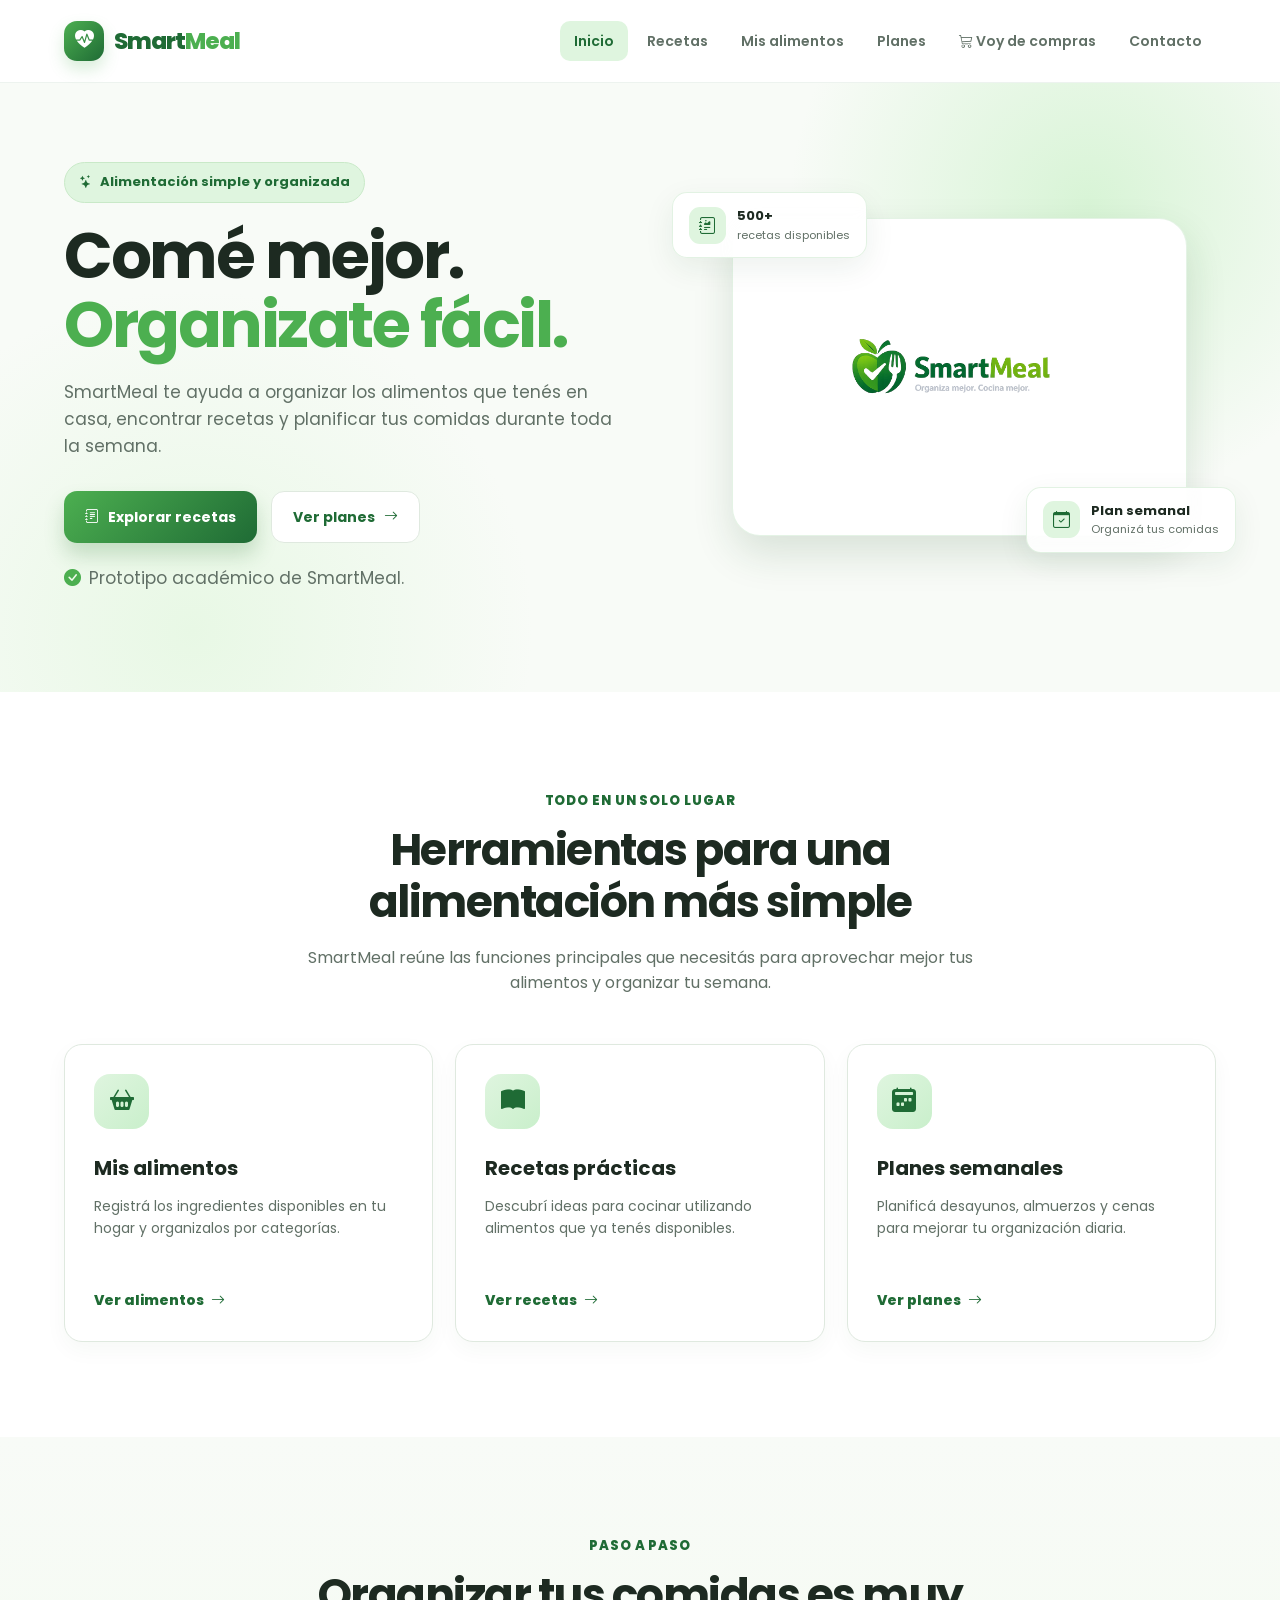
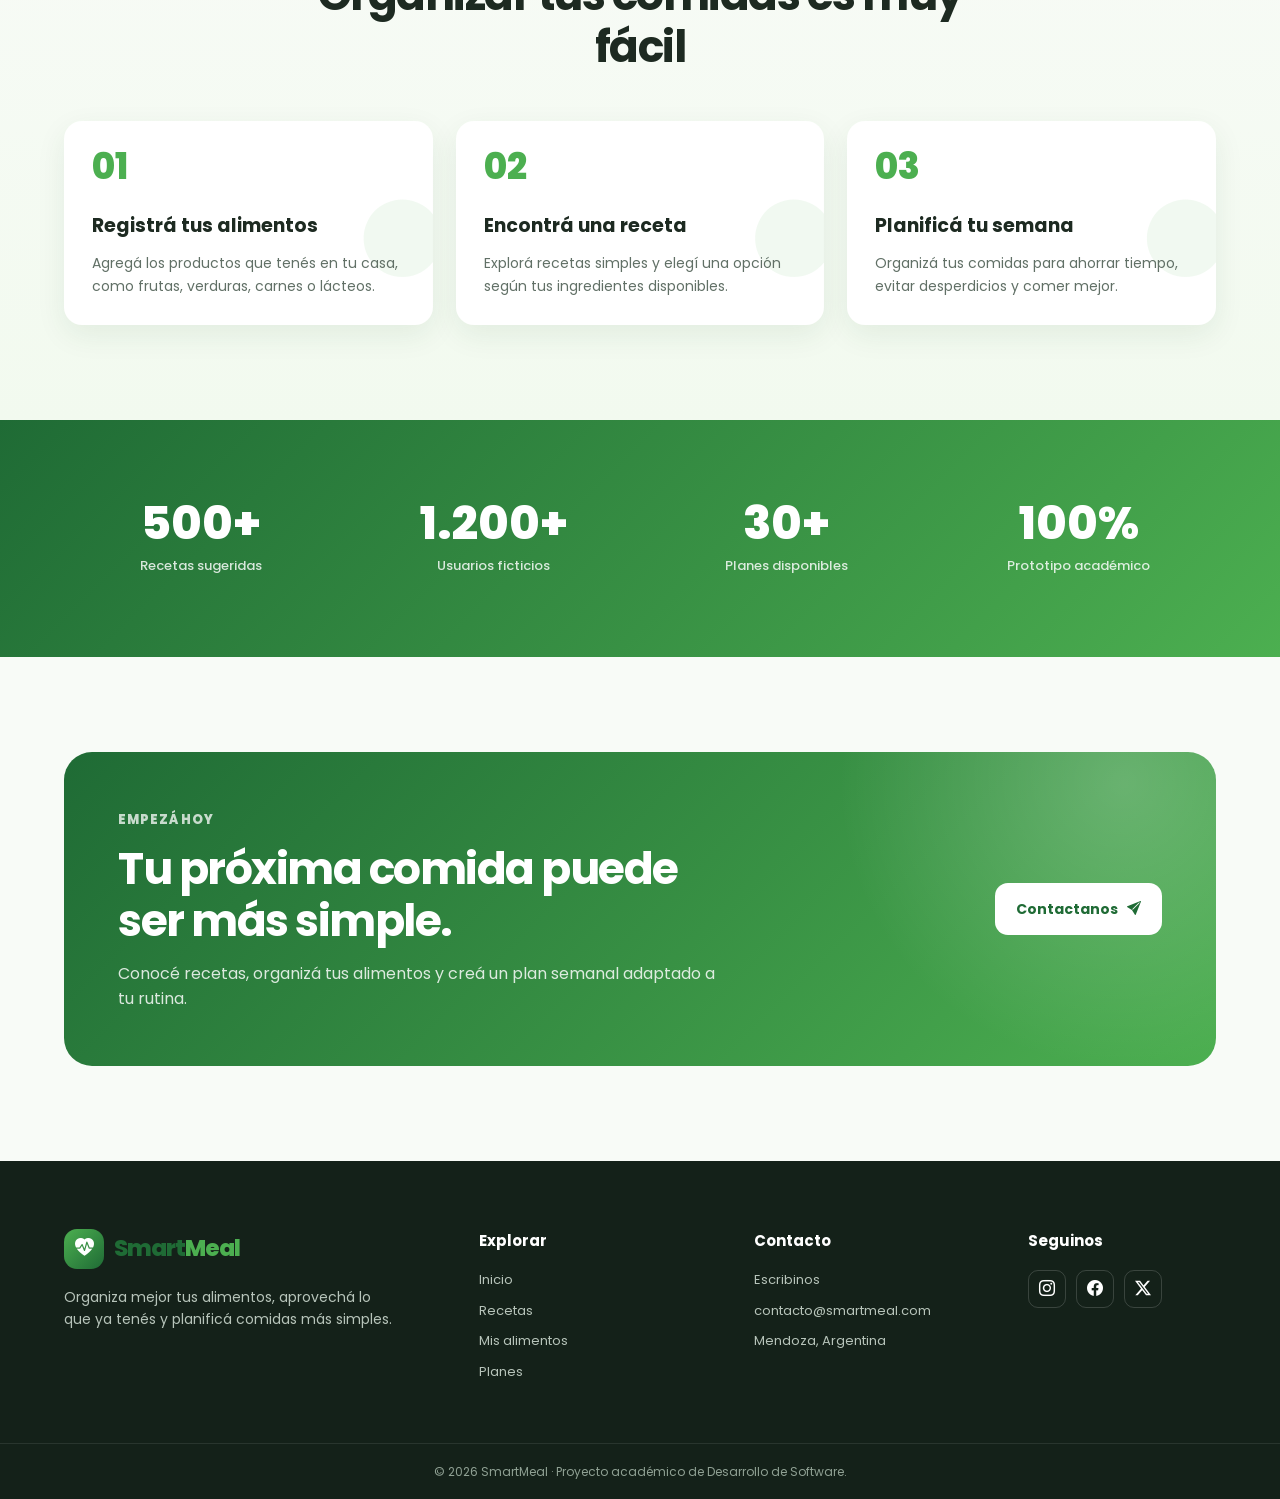
==== commit bfc79d2d: "SmartMeal 2.0 - Compras e inventario funcionales" ====
--- a/index.html
+++ b/index.html
@@ -85,6 +85,15 @@
                         </a>
                     </li>
 
+                     <li>
+                         <a href="https://smartmeal-laureano.laurireynoso-c-fad.chatgpt.site"
+                         target="_blank"
+                         rel="noopener noreferrer">
+                         <i class="bi bi-cart3"></i>
+                         Voy de compras
+                         </a>
+                     </li>
+
                     <li>
                         <a href="pages/contacto.html">
                             Contacto
